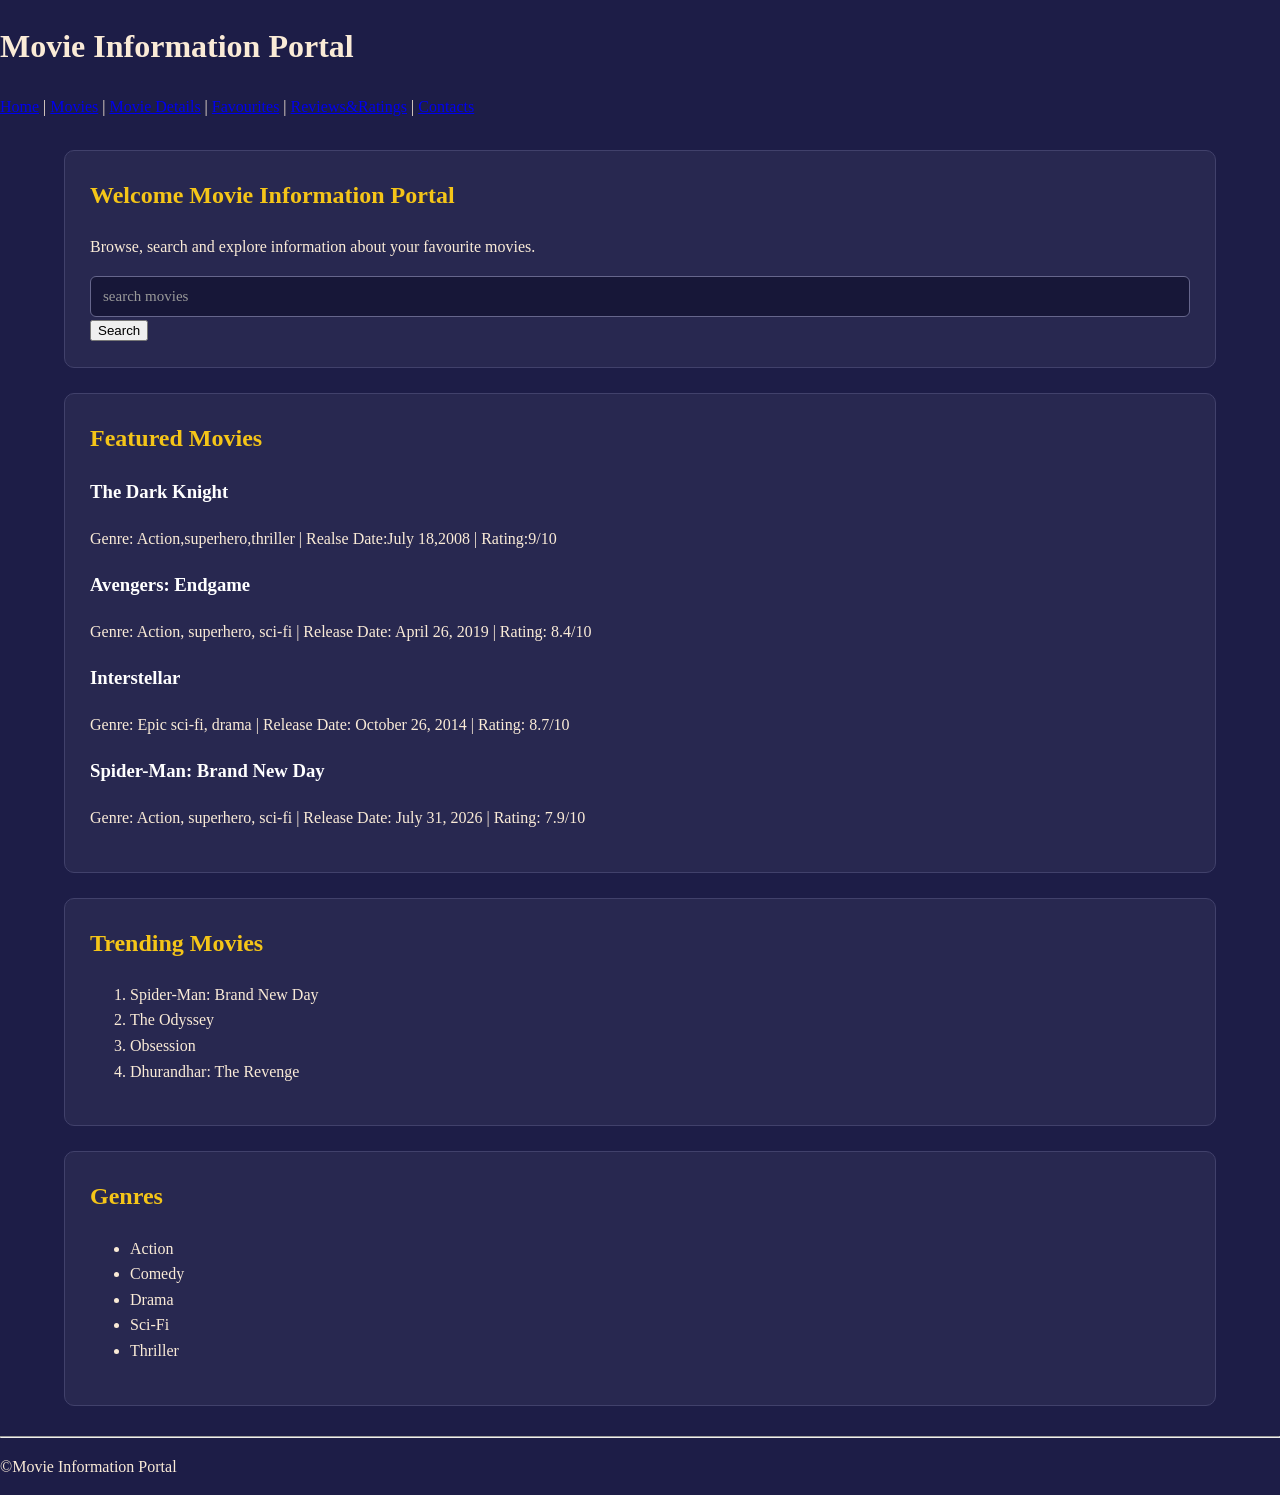
==== index.html @ ade6de0d "Add files via upload" ====
<!DOCTYPE html>
<html lang="en">
<head>
    <meta charset="UTF-8">
    <meta name="viewport" content="width=device-width, initial-scale=1.0">
    <title>Movie Information Portal</title>
    <link rel="stylesheet" href="CSS/style.css">
</head>
<body>
    <header>
       <h1>Movie Information Portal</h1>
       <nav>
            <a href="index.html">Home</a> |
            <a href="movies.html">Movies</a> |
            <a href="movies_details.html">Movie Details</a> |
            <a href="favourites.html">Favourites</a> |
            <a href="reviews_rating.html">Reviews&Ratings</a> |
            <a href="contact.html">Contacts</a>
       </nav>
    </header>

    <main>
        <section>
            <h2>Welcome Movie Information Portal</h2>
            <p>Browse, search and explore information about your favourite movies.</p>
            <form>
                <input type="search" placeholder="search movies">
                <button type="submit">  Search</button>
            </form>
        </section>
        
        <section>
            <h2>Featured Movies</h2>
            <article>
                <h3>The Dark Knight</h3>
                <p>Genre: Action,superhero,thriller | Realse Date:July 18,2008 | Rating:9/10</p>
            </article>
            <article>
                <h3>Avengers: Endgame</h3>
                <p>Genre: Action, superhero, sci-fi | Release Date: April 26, 2019 | Rating: 8.4/10</p>
            </article>
            <article>
                <h3>Interstellar</h3>
                <p>Genre: Epic sci-fi, drama | Release Date: October 26, 2014 | Rating: 8.7/10</p>
            </article>
             <article>
                <h3>Spider-Man: Brand New Day</h3>
                <p>Genre: Action, superhero, sci-fi | Release Date: July 31, 2026 | Rating: 7.9/10</p>
            </article>
        </section>

        <section>
            <h2>Trending Movies</h2>
            <ol>
                <li>Spider-Man: Brand New Day</li>
                <li>The Odyssey</li>
                <li>Obsession</li>
                <li>Dhurandhar: The Revenge</li>
            </ol>
        </section>
    
        <section>
            <h2>Genres</h2>
            <ul>
                <li>Action</li>
                <li>Comedy</li>
                <li>Drama</li>
                <li>Sci-Fi</li>
                <li>Thriller</li>
            </ul>
        </section>
    </main>
    <footer>
        <hr>
        <p>©Movie Information Portal</p>
    </footer>
</body>
</html>
---- CSS/style.css ----
:root {
    --bg-color: #1d1d47;
    --surface-color: #282850;
    --card-color: #1b1b3d;
    --header-color: #11112f;
    --input-color: #171738;
    --border-color: #41416b;
    --border-light: #66668c;
    --accent-color: #f5c518;
    --accent-dark: #d9ad0e;
    --text-color: antiquewhite;
    --text-muted: #bbbbcc;
    --danger-color: #c0392b;
    --radius: 10px;
}

html { scroll-behavior: smooth; }

* { box-sizing: border-box; }

body {
    margin: 0;
    background-color: var(--bg-color);
    font-family: Georgia, 'Times New Roman', Times, serif;
    color: var(--text-color);
    line-height: 1.6;
}


.site-header {
    background-color: var(--header-color);
    border-bottom: 2px solid var(--border-color);
    position: sticky;
    top: 0;
    z-index: 100;
}

.header-inner {
    width: 90%;
    max-width: 1200px;
    margin: 0 auto;
    padding: 14px 0;
    display: flex;
    align-items: center;
    justify-content: space-between;
    gap: 20px;
    flex-wrap: wrap;
}

.logo {
    display: flex;
    align-items: center;
    gap: 12px;
    text-decoration: none;
}

.logo img {
    width: 46px;
    height: 46px;
    object-fit: cover;
    border-radius: 8px;
}

.logo-text {
    font-size: 22px;
    font-weight: bold;
    color: var(--accent-color);
}

.main-nav {
    display: flex;
    flex-wrap: wrap;
    gap: 4px;
}

.main-nav a {
    color: #fff;
    text-decoration: none;
    font-size: 15px;
    padding: 8px 12px;
    border-radius: 6px;
    transition: background-color 0.2s, color 0.2s;
}

.main-nav a:hover { color: var(--accent-color); }

.main-nav a.active {
    background-color: var(--accent-color);
    color: var(--input-color);
    font-weight: bold;
}

main {
    width: 90%;
    max-width: 1200px;
    margin: 30px auto;
    min-height: 60vh;
}

section {
    background-color: var(--surface-color);
    padding: 25px;
    margin-bottom: 25px;
    border-radius: var(--radius);
    border: 1px solid var(--border-color);
}

h2 { color: var(--accent-color); margin-top: 0; }
h3 { color: #fff; }

.section-heading {
    display: flex;
    align-items: baseline;
    justify-content: space-between;
    gap: 15px;
    flex-wrap: wrap;
    margin-bottom: 20px;
}

.section-heading h2 { margin: 0; }

.result-count { color: var(--text-muted); margin: 0; font-size: 15px; }

.link-more { color: var(--accent-color); text-decoration: none; }
.link-more:hover { text-decoration: underline; }


.hero {
    text-align: center;
    padding: 50px 25px;
}

.hero-title { font-size: 32px; margin-bottom: 10px; }
.hero-text { font-size: 17px; color: var(--text-muted); }

.search-form {
    margin-top: 25px;
    display: flex;
    justify-content: center;
    gap: 10px;
    flex-wrap: wrap;
}

.search-form input { width: min(420px, 100%); }

.btn {
    display: inline-block;
    padding: 10px 18px;
    border: none;
    border-radius: 6px;
    cursor: pointer;
    font-family: inherit;
    font-weight: bold;
    font-size: 15px;
    text-decoration: none;
    transition: background-color 0.2s, transform 0.15s;
}

.btn:active { transform: scale(0.97); }

.btn-primary { background-color: var(--accent-color); color: var(--input-color); }
.btn-primary:hover { background-color: var(--accent-dark); }

.btn-secondary { background-color: var(--border-color); color: #fff; }
.btn-secondary:hover { background-color: #55558c; }

.btn-danger { background-color: var(--danger-color); color: #fff; }
.btn-danger:hover { background-color: #a93226; }

.btn-small { padding: 8px 14px; font-size: 14px; }


form { margin-top: 10px; }

.form-group { margin-bottom: 16px; }

.form-group label {
    display: block;
    margin-bottom: 6px;
    font-weight: bold;
    color: var(--accent-color);
}

input, select, textarea {
    width: 100%;
    padding: 11px 12px;
    border: 1px solid var(--border-light);
    border-radius: 6px;
    background-color: var(--input-color);
    color: #fff;
    font-family: inherit;
    font-size: 15px;
}

input::placeholder, textarea::placeholder { color: #999; }

input:focus, select:focus, textarea:focus {
    outline: none;
    border-color: var(--accent-color);
    box-shadow: 0 0 0 2px rgba(245, 197, 24, 0.25);
}

textarea { min-height: 130px; resize: vertical; }

.form-actions { display: flex; gap: 10px; flex-wrap: wrap; margin-top: 8px; }

fieldset {
    border: 1px solid var(--border-color);
    border-radius: var(--radius);
    padding: 22px;
    margin: 0;
}

legend { color: var(--accent-color); padding: 0 10px; }

.form-status { color: var(--accent-color); font-weight: bold; min-height: 1.4em; }

.filter-form {
    display: grid;
    grid-template-columns: 2fr 1fr 1fr auto;
    gap: 16px;
    align-items: end;
}

.filter-form .form-group { margin-bottom: 0; }
.filter-form .form-actions { margin-top: 0; }

.movie-grid {
    display: grid;
    grid-template-columns: repeat(4, 1fr);
    gap: 24px;
}

.movie-grid-compact { grid-template-columns: repeat(3, 1fr); }

.movie-card {
    background-color: var(--card-color);
    border: 1px solid var(--border-color);
    border-radius: var(--radius);
    overflow: hidden;
    display: flex;
    flex-direction: column;
    transition: transform 0.2s, border-color 0.2s, box-shadow 0.2s;
}

.movie-card:hover {
    transform: translateY(-6px);
    border-color: var(--accent-color);
    box-shadow: 0 10px 24px rgba(0, 0, 0, 0.4);
}

.card-poster { display: block; }

.card-poster img {
    width: 100%;
    height: 300px;
    object-fit: cover;
    display: block;
}

.card-body { padding: 16px; display: flex; flex-direction: column; gap: 6px; flex: 1; }

.card-title { margin: 0; color: var(--accent-color); font-size: 18px; }

.card-desc {
    margin: 0;
    font-size: 14px;
    color: var(--text-muted);
    flex: 1;
}

.card-meta { margin: 0; font-size: 13px; color: var(--text-muted); }

.card-rating { margin: 4px 0 8px; font-weight: bold; }

.star { color: var(--accent-color); }

.card-actions { display: flex; gap: 10px; flex-wrap: wrap; margin-top: auto; }

.no-results, .empty-message {
    text-align: center;
    color: var(--text-muted);
    padding: 30px 10px;
}

.empty-message a { color: var(--accent-color); }

.two-col {
    display: grid;
    grid-template-columns: 1fr 1fr;
    gap: 25px;
}

.two-col section { margin-bottom: 0; }

.trending-list { list-style: none; padding: 0; margin: 0; }
.trending-list li {
    display: flex;
    align-items: center;
    gap: 14px;
    padding: 10px 4px;
    border-bottom: 1px solid var(--border-color);
}
.trending-list li:last-child { border-bottom: none; }

.trend-rank {
    background-color: var(--accent-color);
    color: var(--input-color);
    font-weight: bold;
    width: 28px;
    height: 28px;
    border-radius: 50%;
    display: inline-flex;
    align-items: center;
    justify-content: center;
    flex-shrink: 0;
}

.genre-list { list-style: none; padding: 0; margin: 0; display: flex; flex-wrap: wrap; gap: 10px; }

.genre-chip {
    display: inline-block;
    padding: 8px 18px;
    background-color: var(--card-color);
    border: 1px solid var(--border-light);
    border-radius: 20px;
    color: #fff;
    text-decoration: none;
    transition: all 0.2s;
}
.genre-chip:hover {
    background-color: var(--accent-color);
    color: var(--input-color);
    border-color: var(--accent-color);
}

.breadcrumb { margin-bottom: 18px; font-size: 14px; }
.breadcrumb a { color: var(--text-muted); text-decoration: none; }
.breadcrumb a:hover { color: var(--accent-color); }
.breadcrumb span { margin: 0 6px; color: var(--text-muted); }
.breadcrumb .current { color: var(--accent-color); }

.movie-details {
    display: flex;
    gap: 35px;
    background-color: var(--surface-color);
    border: 1px solid var(--border-color);
    border-radius: var(--radius);
    padding: 30px;
    margin-bottom: 25px;
}

.movie-poster { width: 280px; min-width: 280px; }
.movie-poster img {
    width: 100%;
    height: 400px;
    object-fit: cover;
    border-radius: 8px;
    border: 2px solid var(--border-color);
}

.movie-info { flex: 1; }
.movie-info h2 { font-size: 30px; margin: 0 0 6px; }
.details-rating { font-weight: bold; }

.details-list { margin: 18px 0; }
.details-row { display: flex; gap: 14px; padding: 8px 0; border-bottom: 1px solid var(--border-color); }
.details-row dt { min-width: 120px; font-weight: bold; color: var(--accent-color); }
.details-row dd { margin: 0; }

.movie-info h3 { color: var(--accent-color); margin-top: 22px; }
.details-actions { display: flex; gap: 12px; flex-wrap: wrap; margin-top: 22px; }

.related-movies h2 { margin-bottom: 20px; }

/*Reviews Page*/

.review-layout {
    display: grid;
    grid-template-columns: 380px 1fr;
    gap: 25px;
    align-items: start;
}

.review-layout section { margin-bottom: 0; }

.review-item {
    background-color: var(--card-color);
    border: 1px solid var(--border-color);
    border-left: 4px solid var(--accent-color);
    border-radius: 8px;
    padding: 16px 18px;
    margin-bottom: 14px;
}

.review-header {
    display: flex;
    justify-content: space-between;
    align-items: center;
    gap: 10px;
    flex-wrap: wrap;
}

.review-author { margin: 0; font-weight: bold; color: var(--accent-color); }
.review-stars { margin: 0; letter-spacing: 2px; color: var(--accent-color); }
.review-movie { margin: 6px 0 0; font-size: 13px; color: var(--text-muted); }
.review-text-body { margin: 8px 0 0; }

/*Contact Page*/
.contact-layout {
    display: grid;
    grid-template-columns: 1.6fr 1fr;
    gap: 25px;
    align-items: start;
}

.contact-layout section, .contact-layout aside {
    background-color: var(--surface-color);
    border: 1px solid var(--border-color);
    border-radius: var(--radius);
    padding: 25px;
    margin: 0;
}

.contact-info-card h3 { color: var(--accent-color); margin-top: 0; }
.contact-info-card h3 + h3 { margin-top: 24px; }

.info-list { list-style: none; padding: 0; margin: 0 0 10px; }
.info-list li { padding: 6px 0; }
.info-list a { color: var(--accent-color); text-decoration: none; }
.info-list a:hover { text-decoration: underline; }


.site-footer {
    background-color: var(--header-color);
    border-top: 1px solid var(--border-color);
    padding: 28px 20px;
    margin-top: 40px;
    text-align: center;
}

.footer-inner { width: 90%; max-width: 1200px; margin: 0 auto; }
.footer-brand { color: var(--accent-color); font-weight: bold; font-size: 18px; margin: 0 0 10px; }

.footer-nav { display: flex; justify-content: center; flex-wrap: wrap; gap: 6px 18px; margin-bottom: 14px; }
.footer-nav a { color: var(--text-muted); text-decoration: none; font-size: 14px; }
.footer-nav a:hover { color: var(--accent-color); }

.footer-copy { color: var(--text-muted); font-size: 13px; margin: 0; }


@media (max-width: 1024px) {
    .movie-grid { grid-template-columns: repeat(2, 1fr); }
    .movie-grid-compact { grid-template-columns: repeat(3, 1fr); }

    .filter-form { grid-template-columns: 1fr 1fr; }
    .filter-form .form-actions { grid-column: 1 / -1; }

    .review-layout { grid-template-columns: 1fr; }
    .contact-layout { grid-template-columns: 1fr; }

    .logo-text { font-size: 19px; }
}

/* ==========================================
   MOBILE  (max-width: 700px)
   ========================================== */

@media (max-width: 700px) {
    main { width: 94%; margin: 20px auto; }
    section { padding: 18px; }

    .header-inner { justify-content: center; }
    .main-nav { justify-content: center; }
    .main-nav a { font-size: 14px; padding: 7px 9px; }

    .hero { padding: 32px 16px; }
    .hero-title { font-size: 25px; }

    .movie-grid, .movie-grid-compact { grid-template-columns: 1fr; }
    .movie-card { max-width: 340px; margin: 0 auto; width: 100%; }

    .two-col { grid-template-columns: 1fr; gap: 0; }

    .filter-form { grid-template-columns: 1fr; }

    .movie-details { flex-direction: column; padding: 20px; gap: 20px; }
    .movie-poster { width: 220px; min-width: 220px; margin: 0 auto; }
    .movie-poster img { height: 320px; }
    .movie-info h2 { font-size: 25px; }
    .details-row { flex-direction: column; gap: 2px; }

    .card-actions .btn { flex: 1; text-align: center; }
    .form-actions .btn { flex: 1; }
}
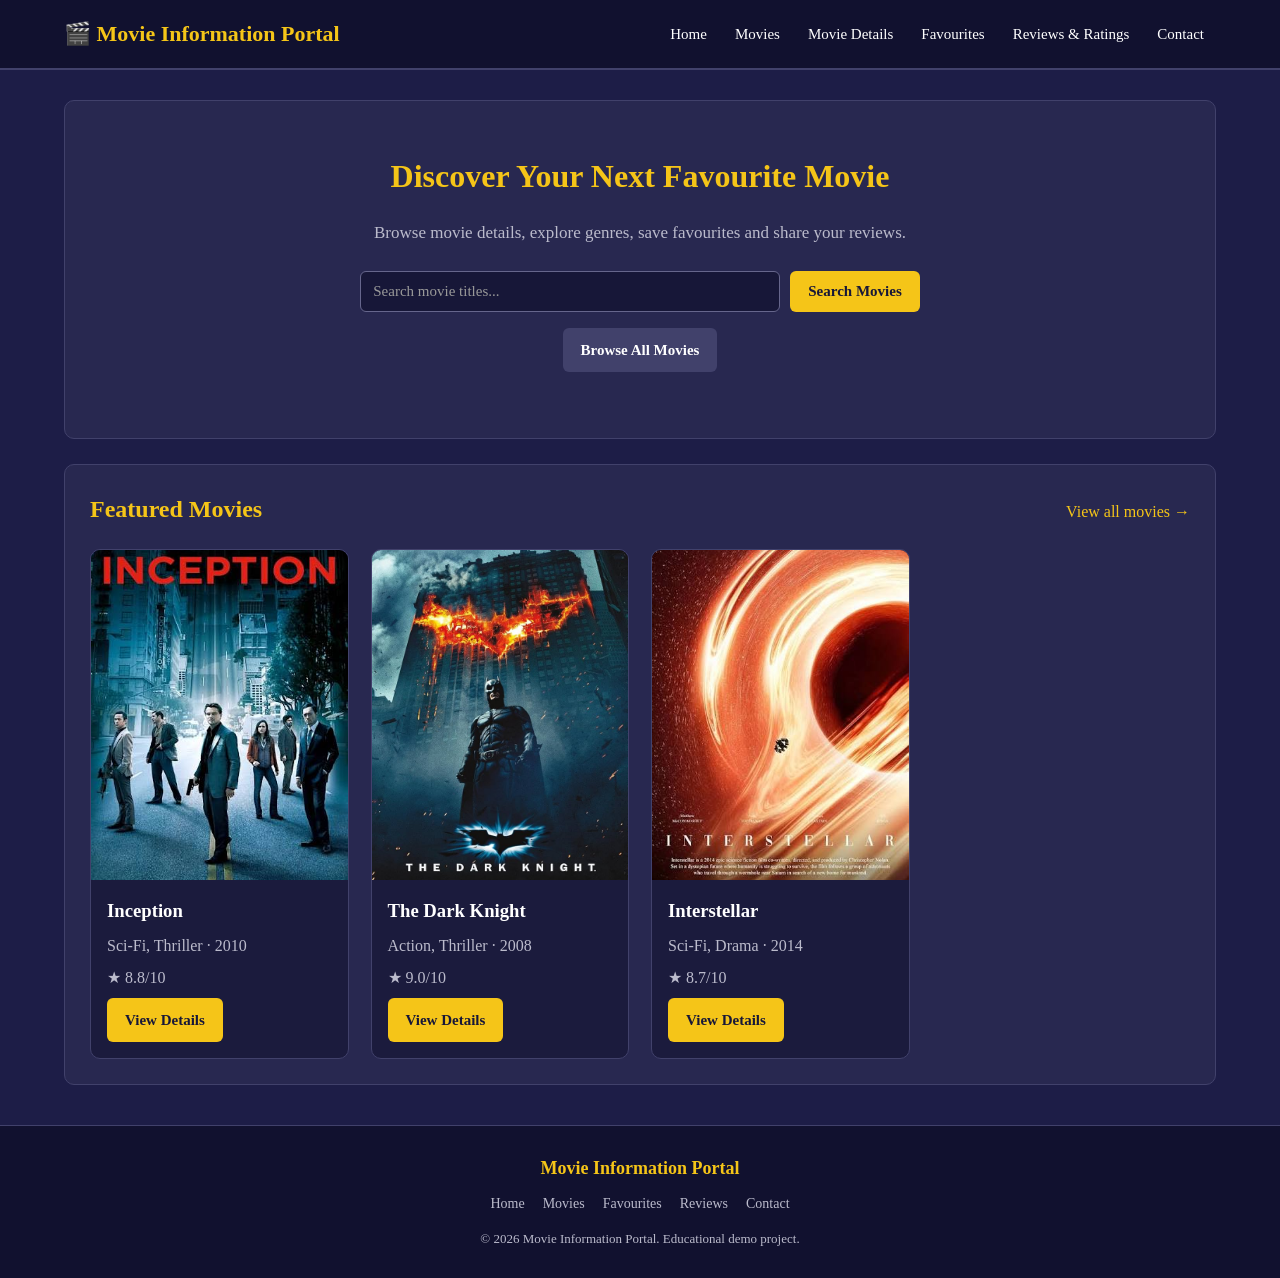
==== commit 94ae51b1: "New" ====
--- a/index.html
+++ b/index.html
@@ -1,78 +1,124 @@
-<!DOCTYPE html>
-<html lang="en">
-<head>
-    <meta charset="UTF-8">
-    <meta name="viewport" content="width=device-width, initial-scale=1.0">
-    <title>Movie Information Portal</title>
-    <link rel="stylesheet" href="CSS/style.css">
-</head>
-<body>
-    <header>
-       <h1>Movie Information Portal</h1>
-       <nav>
-            <a href="index.html">Home</a> |
-            <a href="movies.html">Movies</a> |
-            <a href="movies_details.html">Movie Details</a> |
-            <a href="favourites.html">Favourites</a> |
-            <a href="reviews_rating.html">Reviews&Ratings</a> |
-            <a href="contact.html">Contacts</a>
-       </nav>
-    </header>
-
-    <main>
-        <section>
-            <h2>Welcome Movie Information Portal</h2>
-            <p>Browse, search and explore information about your favourite movies.</p>
-            <form>
-                <input type="search" placeholder="search movies">
-                <button type="submit">  Search</button>
-            </form>
-        </section>
-        
-        <section>
-            <h2>Featured Movies</h2>
-            <article>
-                <h3>The Dark Knight</h3>
-                <p>Genre: Action,superhero,thriller | Realse Date:July 18,2008 | Rating:9/10</p>
-            </article>
-            <article>
-                <h3>Avengers: Endgame</h3>
-                <p>Genre: Action, superhero, sci-fi | Release Date: April 26, 2019 | Rating: 8.4/10</p>
-            </article>
-            <article>
-                <h3>Interstellar</h3>
-                <p>Genre: Epic sci-fi, drama | Release Date: October 26, 2014 | Rating: 8.7/10</p>
-            </article>
-             <article>
-                <h3>Spider-Man: Brand New Day</h3>
-                <p>Genre: Action, superhero, sci-fi | Release Date: July 31, 2026 | Rating: 7.9/10</p>
-            </article>
-        </section>
-
-        <section>
-            <h2>Trending Movies</h2>
-            <ol>
-                <li>Spider-Man: Brand New Day</li>
-                <li>The Odyssey</li>
-                <li>Obsession</li>
-                <li>Dhurandhar: The Revenge</li>
-            </ol>
-        </section>
-    
-        <section>
-            <h2>Genres</h2>
-            <ul>
-                <li>Action</li>
-                <li>Comedy</li>
-                <li>Drama</li>
-                <li>Sci-Fi</li>
-                <li>Thriller</li>
-            </ul>
-        </section>
-    </main>
-    <footer>
-        <hr>
-        <p>©Movie Information Portal</p>
-    </footer>
-</body>
-</html>+<!doctype html>
+<html lang="en">
+  <head>
+    <meta charset="UTF-8" />
+    <meta name="viewport" content="width=device-width, initial-scale=1.0" />
+    <meta
+      name="description"
+      content="Browse movie information, ratings, favourites and reviews."
+    />
+    <title>Home | Movie Information Portal</title>
+    <link rel="stylesheet" href="CSS/style.css" />
+  </head>
+  <body data-page="home">
+    <header class="site-header">
+      <div class="header-inner">
+        <a class="logo" href="index.html"
+          ><span class="logo-text">🎬 Movie Information Portal</span></a
+        >
+        <nav class="main-nav">
+          <a href="index.html">Home</a><a href="movies.html">Movies</a
+          ><a href="movies_details.html">Movie Details</a
+          ><a href="favourites.html">Favourites</a
+          ><a href="reviews_rating.html">Reviews &amp; Ratings</a
+          ><a href="contact.html">Contact</a>
+        </nav>
+      </div>
+    </header>
+    <main>
+      <section class="hero">
+        <h2 class="hero-title">Discover Your Next Favourite Movie</h2>
+        <p class="hero-text">
+          Browse movie details, explore genres, save favourites and share your
+          reviews.
+        </p>
+        <form class="search-form" data-search-form>
+          <input
+            type="search"
+            placeholder="Search movie titles..."
+            aria-label="Search movie titles"
+          /><button class="btn btn-primary">Search Movies</button>
+        </form>
+        <p>
+          <a class="btn btn-secondary" href="movies.html">Browse All Movies</a>
+        </p>
+      </section>
+      <section>
+        <div class="section-heading">
+          <h2>Featured Movies</h2>
+          <a class="link-more" href="movies.html">View all movies →</a>
+        </div>
+        <div class="movie-grid">
+          <article class="movie-card">
+            <img
+              class="poster-img"
+              src="assets/inception.jfif"
+              alt="Inception poster"
+            />
+            <div class="movie-card-content">
+              <h3>Inception</h3>
+              <p>Sci-Fi, Thriller · 2010</p>
+              <p>★ 8.8/10</p>
+              <a class="btn btn-primary" href="movies_details.html?id=inception"
+                >View Details</a
+              >
+            </div>
+          </article>
+          <article class="movie-card">
+            <img
+              class="poster-img"
+              src="assets/darknight.jpg"
+              alt="The Dark Knight poster"
+            />
+            <div class="movie-card-content">
+              <h3>The Dark Knight</h3>
+              <p>Action, Thriller · 2008</p>
+              <p>★ 9.0/10</p>
+              <a
+                class="btn btn-primary"
+                href="movies_details.html?id=dark-knight"
+                >View Details</a
+              >
+            </div>
+          </article>
+          <article class="movie-card">
+            <img
+              class="poster-img"
+              src="assets/Interstellar.jfif"
+              alt="Interstellar poster"
+            />
+            <div class="movie-card-content">
+              <h3>Interstellar</h3>
+              <p>Sci-Fi, Drama · 2014</p>
+              <p>★ 8.7/10</p>
+              <a
+                class="btn btn-primary"
+                href="movies_details.html?id=interstellar"
+                >View Details</a
+              >
+            </div>
+          </article>
+        </div>
+      </section>
+    </main>
+    <footer class="site-footer">
+      <div class="footer-inner">
+        <p class="footer-brand">Movie Information Portal</p>
+        <nav class="footer-nav">
+          <a href="index.html">Home</a><a href="movies.html">Movies</a
+          ><a href="favourites.html">Favourites</a
+          ><a href="reviews_rating.html">Reviews</a
+          ><a href="contact.html">Contact</a>
+        </nav>
+        <p class="footer-copy">
+          &copy; 2026 Movie Information Portal. Educational demo project.
+        </p>
+      </div>
+    </footer>
+
+    <script src="https://code.jquery.com/jquery-3.7.1.min.js"></script>
+    <script src="movies.js"></script>
+    <script src="script.js"></script>
+    <script src="jquery.js"></script>
+  </body>
+</html>
--- a/CSS/style.css
+++ b/CSS/style.css
@@ -1,496 +1,409 @@
-
-:root {
-    --bg-color: #1d1d47;
-    --surface-color: #282850;
-    --card-color: #1b1b3d;
-    --header-color: #11112f;
-    --input-color: #171738;
-    --border-color: #41416b;
-    --border-light: #66668c;
-    --accent-color: #f5c518;
-    --accent-dark: #d9ad0e;
-    --text-color: antiquewhite;
-    --text-muted: #bbbbcc;
-    --danger-color: #c0392b;
-    --radius: 10px;
-}
-
-html { scroll-behavior: smooth; }
-
-* { box-sizing: border-box; }
-
-body {
-    margin: 0;
-    background-color: var(--bg-color);
-    font-family: Georgia, 'Times New Roman', Times, serif;
-    color: var(--text-color);
-    line-height: 1.6;
-}
-
-
-.site-header {
-    background-color: var(--header-color);
-    border-bottom: 2px solid var(--border-color);
-    position: sticky;
-    top: 0;
-    z-index: 100;
-}
-
-.header-inner {
-    width: 90%;
-    max-width: 1200px;
-    margin: 0 auto;
-    padding: 14px 0;
-    display: flex;
-    align-items: center;
-    justify-content: space-between;
-    gap: 20px;
-    flex-wrap: wrap;
-}
-
-.logo {
-    display: flex;
-    align-items: center;
-    gap: 12px;
-    text-decoration: none;
-}
-
-.logo img {
-    width: 46px;
-    height: 46px;
-    object-fit: cover;
-    border-radius: 8px;
-}
-
-.logo-text {
-    font-size: 22px;
-    font-weight: bold;
-    color: var(--accent-color);
-}
-
-.main-nav {
-    display: flex;
-    flex-wrap: wrap;
-    gap: 4px;
-}
-
-.main-nav a {
-    color: #fff;
-    text-decoration: none;
-    font-size: 15px;
-    padding: 8px 12px;
-    border-radius: 6px;
-    transition: background-color 0.2s, color 0.2s;
-}
-
-.main-nav a:hover { color: var(--accent-color); }
-
-.main-nav a.active {
-    background-color: var(--accent-color);
-    color: var(--input-color);
-    font-weight: bold;
-}
-
-main {
-    width: 90%;
-    max-width: 1200px;
-    margin: 30px auto;
-    min-height: 60vh;
-}
-
-section {
-    background-color: var(--surface-color);
-    padding: 25px;
-    margin-bottom: 25px;
-    border-radius: var(--radius);
-    border: 1px solid var(--border-color);
-}
-
-h2 { color: var(--accent-color); margin-top: 0; }
-h3 { color: #fff; }
-
-.section-heading {
-    display: flex;
-    align-items: baseline;
-    justify-content: space-between;
-    gap: 15px;
-    flex-wrap: wrap;
-    margin-bottom: 20px;
-}
-
-.section-heading h2 { margin: 0; }
-
-.result-count { color: var(--text-muted); margin: 0; font-size: 15px; }
-
-.link-more { color: var(--accent-color); text-decoration: none; }
-.link-more:hover { text-decoration: underline; }
-
-
-.hero {
-    text-align: center;
-    padding: 50px 25px;
-}
-
-.hero-title { font-size: 32px; margin-bottom: 10px; }
-.hero-text { font-size: 17px; color: var(--text-muted); }
-
-.search-form {
-    margin-top: 25px;
-    display: flex;
-    justify-content: center;
-    gap: 10px;
-    flex-wrap: wrap;
-}
-
-.search-form input { width: min(420px, 100%); }
-
-.btn {
-    display: inline-block;
-    padding: 10px 18px;
-    border: none;
-    border-radius: 6px;
-    cursor: pointer;
-    font-family: inherit;
-    font-weight: bold;
-    font-size: 15px;
-    text-decoration: none;
-    transition: background-color 0.2s, transform 0.15s;
-}
-
-.btn:active { transform: scale(0.97); }
-
-.btn-primary { background-color: var(--accent-color); color: var(--input-color); }
-.btn-primary:hover { background-color: var(--accent-dark); }
-
-.btn-secondary { background-color: var(--border-color); color: #fff; }
-.btn-secondary:hover { background-color: #55558c; }
-
-.btn-danger { background-color: var(--danger-color); color: #fff; }
-.btn-danger:hover { background-color: #a93226; }
-
-.btn-small { padding: 8px 14px; font-size: 14px; }
-
-
-form { margin-top: 10px; }
-
-.form-group { margin-bottom: 16px; }
-
-.form-group label {
-    display: block;
-    margin-bottom: 6px;
-    font-weight: bold;
-    color: var(--accent-color);
-}
-
-input, select, textarea {
-    width: 100%;
-    padding: 11px 12px;
-    border: 1px solid var(--border-light);
-    border-radius: 6px;
-    background-color: var(--input-color);
-    color: #fff;
-    font-family: inherit;
-    font-size: 15px;
-}
-
-input::placeholder, textarea::placeholder { color: #999; }
-
-input:focus, select:focus, textarea:focus {
-    outline: none;
-    border-color: var(--accent-color);
-    box-shadow: 0 0 0 2px rgba(245, 197, 24, 0.25);
-}
-
-textarea { min-height: 130px; resize: vertical; }
-
-.form-actions { display: flex; gap: 10px; flex-wrap: wrap; margin-top: 8px; }
-
-fieldset {
-    border: 1px solid var(--border-color);
-    border-radius: var(--radius);
-    padding: 22px;
-    margin: 0;
-}
-
-legend { color: var(--accent-color); padding: 0 10px; }
-
-.form-status { color: var(--accent-color); font-weight: bold; min-height: 1.4em; }
-
-.filter-form {
-    display: grid;
-    grid-template-columns: 2fr 1fr 1fr auto;
-    gap: 16px;
-    align-items: end;
-}
-
-.filter-form .form-group { margin-bottom: 0; }
-.filter-form .form-actions { margin-top: 0; }
-
-.movie-grid {
-    display: grid;
-    grid-template-columns: repeat(4, 1fr);
-    gap: 24px;
-}
-
-.movie-grid-compact { grid-template-columns: repeat(3, 1fr); }
-
-.movie-card {
-    background-color: var(--card-color);
-    border: 1px solid var(--border-color);
-    border-radius: var(--radius);
-    overflow: hidden;
-    display: flex;
-    flex-direction: column;
-    transition: transform 0.2s, border-color 0.2s, box-shadow 0.2s;
-}
-
-.movie-card:hover {
-    transform: translateY(-6px);
-    border-color: var(--accent-color);
-    box-shadow: 0 10px 24px rgba(0, 0, 0, 0.4);
-}
-
-.card-poster { display: block; }
-
-.card-poster img {
-    width: 100%;
-    height: 300px;
-    object-fit: cover;
-    display: block;
-}
-
-.card-body { padding: 16px; display: flex; flex-direction: column; gap: 6px; flex: 1; }
-
-.card-title { margin: 0; color: var(--accent-color); font-size: 18px; }
-
-.card-desc {
-    margin: 0;
-    font-size: 14px;
-    color: var(--text-muted);
-    flex: 1;
-}
-
-.card-meta { margin: 0; font-size: 13px; color: var(--text-muted); }
-
-.card-rating { margin: 4px 0 8px; font-weight: bold; }
-
-.star { color: var(--accent-color); }
-
-.card-actions { display: flex; gap: 10px; flex-wrap: wrap; margin-top: auto; }
-
-.no-results, .empty-message {
-    text-align: center;
-    color: var(--text-muted);
-    padding: 30px 10px;
-}
-
-.empty-message a { color: var(--accent-color); }
-
-.two-col {
-    display: grid;
-    grid-template-columns: 1fr 1fr;
-    gap: 25px;
-}
-
-.two-col section { margin-bottom: 0; }
-
-.trending-list { list-style: none; padding: 0; margin: 0; }
-.trending-list li {
-    display: flex;
-    align-items: center;
-    gap: 14px;
-    padding: 10px 4px;
-    border-bottom: 1px solid var(--border-color);
-}
-.trending-list li:last-child { border-bottom: none; }
-
-.trend-rank {
-    background-color: var(--accent-color);
-    color: var(--input-color);
-    font-weight: bold;
-    width: 28px;
-    height: 28px;
-    border-radius: 50%;
-    display: inline-flex;
-    align-items: center;
-    justify-content: center;
-    flex-shrink: 0;
-}
-
-.genre-list { list-style: none; padding: 0; margin: 0; display: flex; flex-wrap: wrap; gap: 10px; }
-
-.genre-chip {
-    display: inline-block;
-    padding: 8px 18px;
-    background-color: var(--card-color);
-    border: 1px solid var(--border-light);
-    border-radius: 20px;
-    color: #fff;
-    text-decoration: none;
-    transition: all 0.2s;
-}
-.genre-chip:hover {
-    background-color: var(--accent-color);
-    color: var(--input-color);
-    border-color: var(--accent-color);
-}
-
-.breadcrumb { margin-bottom: 18px; font-size: 14px; }
-.breadcrumb a { color: var(--text-muted); text-decoration: none; }
-.breadcrumb a:hover { color: var(--accent-color); }
-.breadcrumb span { margin: 0 6px; color: var(--text-muted); }
-.breadcrumb .current { color: var(--accent-color); }
-
-.movie-details {
-    display: flex;
-    gap: 35px;
-    background-color: var(--surface-color);
-    border: 1px solid var(--border-color);
-    border-radius: var(--radius);
-    padding: 30px;
-    margin-bottom: 25px;
-}
-
-.movie-poster { width: 280px; min-width: 280px; }
-.movie-poster img {
-    width: 100%;
-    height: 400px;
-    object-fit: cover;
-    border-radius: 8px;
-    border: 2px solid var(--border-color);
-}
-
-.movie-info { flex: 1; }
-.movie-info h2 { font-size: 30px; margin: 0 0 6px; }
-.details-rating { font-weight: bold; }
-
-.details-list { margin: 18px 0; }
-.details-row { display: flex; gap: 14px; padding: 8px 0; border-bottom: 1px solid var(--border-color); }
-.details-row dt { min-width: 120px; font-weight: bold; color: var(--accent-color); }
-.details-row dd { margin: 0; }
-
-.movie-info h3 { color: var(--accent-color); margin-top: 22px; }
-.details-actions { display: flex; gap: 12px; flex-wrap: wrap; margin-top: 22px; }
-
-.related-movies h2 { margin-bottom: 20px; }
-
-/*Reviews Page*/
-
-.review-layout {
-    display: grid;
-    grid-template-columns: 380px 1fr;
-    gap: 25px;
-    align-items: start;
-}
-
-.review-layout section { margin-bottom: 0; }
-
-.review-item {
-    background-color: var(--card-color);
-    border: 1px solid var(--border-color);
-    border-left: 4px solid var(--accent-color);
-    border-radius: 8px;
-    padding: 16px 18px;
-    margin-bottom: 14px;
-}
-
-.review-header {
-    display: flex;
-    justify-content: space-between;
-    align-items: center;
-    gap: 10px;
-    flex-wrap: wrap;
-}
-
-.review-author { margin: 0; font-weight: bold; color: var(--accent-color); }
-.review-stars { margin: 0; letter-spacing: 2px; color: var(--accent-color); }
-.review-movie { margin: 6px 0 0; font-size: 13px; color: var(--text-muted); }
-.review-text-body { margin: 8px 0 0; }
-
-/*Contact Page*/
-.contact-layout {
-    display: grid;
-    grid-template-columns: 1.6fr 1fr;
-    gap: 25px;
-    align-items: start;
-}
-
-.contact-layout section, .contact-layout aside {
-    background-color: var(--surface-color);
-    border: 1px solid var(--border-color);
-    border-radius: var(--radius);
-    padding: 25px;
-    margin: 0;
-}
-
-.contact-info-card h3 { color: var(--accent-color); margin-top: 0; }
-.contact-info-card h3 + h3 { margin-top: 24px; }
-
-.info-list { list-style: none; padding: 0; margin: 0 0 10px; }
-.info-list li { padding: 6px 0; }
-.info-list a { color: var(--accent-color); text-decoration: none; }
-.info-list a:hover { text-decoration: underline; }
-
-
-.site-footer {
-    background-color: var(--header-color);
-    border-top: 1px solid var(--border-color);
-    padding: 28px 20px;
-    margin-top: 40px;
-    text-align: center;
-}
-
-.footer-inner { width: 90%; max-width: 1200px; margin: 0 auto; }
-.footer-brand { color: var(--accent-color); font-weight: bold; font-size: 18px; margin: 0 0 10px; }
-
-.footer-nav { display: flex; justify-content: center; flex-wrap: wrap; gap: 6px 18px; margin-bottom: 14px; }
-.footer-nav a { color: var(--text-muted); text-decoration: none; font-size: 14px; }
-.footer-nav a:hover { color: var(--accent-color); }
-
-.footer-copy { color: var(--text-muted); font-size: 13px; margin: 0; }
-
-
-@media (max-width: 1024px) {
-    .movie-grid { grid-template-columns: repeat(2, 1fr); }
-    .movie-grid-compact { grid-template-columns: repeat(3, 1fr); }
-
-    .filter-form { grid-template-columns: 1fr 1fr; }
-    .filter-form .form-actions { grid-column: 1 / -1; }
-
-    .review-layout { grid-template-columns: 1fr; }
-    .contact-layout { grid-template-columns: 1fr; }
-
-    .logo-text { font-size: 19px; }
-}
-
-/* ==========================================
-   MOBILE  (max-width: 700px)
-   ========================================== */
-
-@media (max-width: 700px) {
-    main { width: 94%; margin: 20px auto; }
-    section { padding: 18px; }
-
-    .header-inner { justify-content: center; }
-    .main-nav { justify-content: center; }
-    .main-nav a { font-size: 14px; padding: 7px 9px; }
-
-    .hero { padding: 32px 16px; }
-    .hero-title { font-size: 25px; }
-
-    .movie-grid, .movie-grid-compact { grid-template-columns: 1fr; }
-    .movie-card { max-width: 340px; margin: 0 auto; width: 100%; }
-
-    .two-col { grid-template-columns: 1fr; gap: 0; }
-
-    .filter-form { grid-template-columns: 1fr; }
-
-    .movie-details { flex-direction: column; padding: 20px; gap: 20px; }
-    .movie-poster { width: 220px; min-width: 220px; margin: 0 auto; }
-    .movie-poster img { height: 320px; }
-    .movie-info h2 { font-size: 25px; }
-    .details-row { flex-direction: column; gap: 2px; }
-
-    .card-actions .btn { flex: 1; text-align: center; }
-    .form-actions .btn { flex: 1; }
-}+:root {
+    --bg-color: #1d1d47;
+    --surface-color: #282850;
+    --card-color: #1b1b3d;
+    --header-color: #11112f;
+    --input-color: #171738;
+    --border-color: #41416b;
+    --border-light: #66668c;
+    --accent-color: #f5c518;
+    --accent-dark: #d9ad0e;
+    --text-color: antiquewhite;
+    --text-muted: #bbbbcc;
+    --radius: 10px;
+}
+
+html { scroll-behavior: smooth; }
+
+* { box-sizing: border-box; }
+
+body {
+    margin: 0;
+    background-color: var(--bg-color);
+    font-family: Georgia, 'Times New Roman', Times, serif;
+    color: var(--text-color);
+    line-height: 1.6;
+}
+
+
+.site-header {
+    background-color: var(--header-color);
+    border-bottom: 2px solid var(--border-color);
+    position: sticky;
+    top: 0;
+    z-index: 100;
+}
+
+.header-inner {
+    width: 90%;
+    max-width: 1200px;
+    margin: 0 auto;
+    padding: 14px 0;
+    display: flex;
+    align-items: center;
+    justify-content: space-between;
+    gap: 20px;
+    flex-wrap: wrap;
+}
+
+.logo {
+    display: flex;
+    align-items: center;
+    gap: 12px;
+    text-decoration: none;
+}
+
+.logo-text {
+    font-size: 22px;
+    font-weight: bold;
+    color: var(--accent-color);
+}
+
+.main-nav {
+    display: flex;
+    flex-wrap: wrap;
+    gap: 4px;
+}
+
+.main-nav a {
+    color: #fff;
+    text-decoration: none;
+    font-size: 15px;
+    padding: 8px 12px;
+    border-radius: 6px;
+    transition: background-color 0.2s, color 0.2s;
+}
+
+.main-nav a:hover { color: var(--accent-color); }
+
+main {
+    width: 90%;
+    max-width: 1200px;
+    margin: 30px auto;
+    min-height: 60vh;
+}
+
+section {
+    background-color: var(--surface-color);
+    padding: 25px;
+    margin-bottom: 25px;
+    border-radius: var(--radius);
+    border: 1px solid var(--border-color);
+}
+
+h2 { color: var(--accent-color); margin-top: 0; }
+h3 { color: #fff; }
+
+.section-heading {
+    display: flex;
+    align-items: baseline;
+    justify-content: space-between;
+    gap: 15px;
+    flex-wrap: wrap;
+    margin-bottom: 20px;
+}
+
+.section-heading h2 { margin: 0; }
+
+
+.link-more { color: var(--accent-color); text-decoration: none; }
+.link-more:hover { text-decoration: underline; }
+
+
+.hero {
+    text-align: center;
+    padding: 50px 25px;
+}
+
+.hero-title { font-size: 32px; margin-bottom: 10px; }
+.hero-text { font-size: 17px; color: var(--text-muted); }
+
+.search-form {
+    margin-top: 25px;
+    display: flex;
+    justify-content: center;
+    gap: 10px;
+    flex-wrap: wrap;
+}
+
+.search-form input { width: min(420px, 100%); }
+
+.btn {
+    display: inline-block;
+    padding: 10px 18px;
+    border: none;
+    border-radius: 6px;
+    cursor: pointer;
+    font-family: inherit;
+    font-weight: bold;
+    font-size: 15px;
+    text-decoration: none;
+    transition: background-color 0.2s, transform 0.15s;
+}
+
+.btn:active { transform: scale(0.97); }
+
+.btn-primary { background-color: var(--accent-color); color: var(--input-color); }
+.btn-primary:hover { background-color: var(--accent-dark); }
+
+.btn-secondary { background-color: var(--border-color); color: #fff; }
+.btn-secondary:hover { background-color: #55558c; }
+
+form { margin-top: 10px; }
+
+.form-group { margin-bottom: 16px; }
+
+.form-group label {
+    display: block;
+    margin-bottom: 6px;
+    font-weight: bold;
+    color: var(--accent-color);
+}
+
+input, select, textarea {
+    width: 100%;
+    padding: 11px 12px;
+    border: 1px solid var(--border-light);
+    border-radius: 6px;
+    background-color: var(--input-color);
+    color: #fff;
+    font-family: inherit;
+    font-size: 15px;
+}
+
+input::placeholder, textarea::placeholder { color: #999; }
+
+input:focus, select:focus, textarea:focus {
+    outline: none;
+    border-color: var(--accent-color);
+    box-shadow: 0 0 0 2px rgba(245, 197, 24, 0.25);
+}
+
+textarea { min-height: 130px; resize: vertical; }
+
+.form-actions { display: flex; gap: 10px; flex-wrap: wrap; margin-top: 8px; }
+
+fieldset {
+    border: 1px solid var(--border-color);
+    border-radius: var(--radius);
+    padding: 22px;
+    margin: 0;
+}
+
+legend { color: var(--accent-color); padding: 0 10px; }
+
+.form-status { color: var(--accent-color); font-weight: bold; min-height: 1.4em; }
+
+.filter-form {
+    display: grid;
+    grid-template-columns: 2fr 1fr 1fr auto;
+    gap: 16px;
+    align-items: end;
+}
+
+.filter-form .form-group { margin-bottom: 0; }
+.filter-form .form-actions { margin-top: 0; }
+
+.movie-card:hover {
+    transform: translateY(-6px);
+    border-color: var(--accent-color);
+    box-shadow: 0 10px 24px rgba(0, 0, 0, 0.4);
+}
+
+.movie-details {
+    display: flex;
+    gap: 35px;
+    background-color: var(--surface-color);
+    border: 1px solid var(--border-color);
+    border-radius: var(--radius);
+    padding: 30px;
+    margin-bottom: 25px;
+}
+
+.movie-poster { width: 280px; min-width: 280px; }
+.movie-poster img {
+    width: 100%;
+    height: 400px;
+    object-fit: cover;
+    border-radius: 8px;
+    border: 2px solid var(--border-color);
+}
+
+.movie-info { flex: 1; }
+.movie-info h2 { font-size: 30px; margin: 0 0 6px; }
+.movie-info h3 { color: var(--accent-color); margin-top: 22px; }
+.details-actions { display: flex; gap: 12px; flex-wrap: wrap; margin-top: 22px; }
+
+.related-movies h2 { margin-bottom: 20px; }
+
+/*Reviews Page*/
+
+.review-layout {
+    display: grid;
+    grid-template-columns: 380px 1fr;
+    gap: 25px;
+    align-items: start;
+}
+
+.review-layout section { margin-bottom: 0; }
+
+.review-item {
+    background-color: var(--card-color);
+    border: 1px solid var(--border-color);
+    border-left: 4px solid var(--accent-color);
+    border-radius: 8px;
+    padding: 16px 18px;
+    margin-bottom: 14px;
+}
+
+.review-header {
+    display: flex;
+    justify-content: space-between;
+    align-items: center;
+    gap: 10px;
+    flex-wrap: wrap;
+}
+
+.review-author { margin: 0; font-weight: bold; color: var(--accent-color); }
+.review-stars { margin: 0; letter-spacing: 2px; color: var(--accent-color); }
+.review-movie { margin: 6px 0 0; font-size: 13px; color: var(--text-muted); }
+.review-text-body { margin: 8px 0 0; }
+
+.site-footer {
+    background-color: var(--header-color);
+    border-top: 1px solid var(--border-color);
+    padding: 28px 20px;
+    margin-top: 40px;
+    text-align: center;
+}
+
+.footer-inner { width: 90%; max-width: 1200px; margin: 0 auto; }
+.footer-brand { color: var(--accent-color); font-weight: bold; font-size: 18px; margin: 0 0 10px; }
+
+.footer-nav { display: flex; justify-content: center; flex-wrap: wrap; gap: 6px 18px; margin-bottom: 14px; }
+.footer-nav a { color: var(--text-muted); text-decoration: none; font-size: 14px; }
+.footer-nav a:hover { color: var(--accent-color); }
+
+.footer-copy { color: var(--text-muted); font-size: 13px; margin: 0; }
+
+
+@media (max-width: 1024px) {
+    .filter-form { grid-template-columns: 1fr 1fr; }
+    .filter-form .form-actions { grid-column: 1 / -1; }
+
+    .review-layout { grid-template-columns: 1fr; }
+
+    .logo-text { font-size: 19px; }
+}
+
+/* ==========================================
+   MOBILE  (max-width: 700px)
+   ========================================== */
+
+@media (max-width: 700px) {
+    main { width: 94%; margin: 20px auto; }
+    section { padding: 18px; }
+
+    .header-inner { justify-content: center; }
+    .main-nav { justify-content: center; }
+    .main-nav a { font-size: 14px; padding: 7px 9px; }
+
+    .hero { padding: 32px 16px; }
+    .hero-title { font-size: 25px; }
+
+    .filter-form { grid-template-columns: 1fr; }
+
+    .movie-details { flex-direction: column; padding: 20px; gap: 20px; }
+    .movie-poster { width: 220px; min-width: 220px; margin: 0 auto; }
+    .movie-poster img { height: 320px; }
+    .movie-info h2 { font-size: 25px; }
+    .card-actions .btn { flex: 1; text-align: center; }
+    .form-actions .btn { flex: 1; }
+}
+.movie-grid {
+    display: grid;
+    grid-template-columns: repeat(4, minmax(0, 1fr));
+    gap: 22px;
+}
+
+.movie-card {
+    min-width: 0;
+    overflow: hidden;
+    background: var(--card-color);
+    border: 1px solid var(--border-color);
+    border-radius: var(--radius);
+    display: flex;
+    flex-direction: column;
+    transition: transform 0.2s, border-color 0.2s, box-shadow 0.2s;
+}
+
+.movie-card .poster-img {
+    display: block;
+    width: 100%;
+    height: 330px;
+    object-fit: cover;
+    background: var(--input-color);
+}
+
+.movie-card-content {
+    padding: 16px;
+    display: flex;
+    flex-direction: column;
+    align-items: flex-start;
+    gap: 7px;
+    flex: 1;
+}
+
+.movie-card-content h3 { margin: 0; }
+.movie-card-content p { margin: 0; color: var(--text-muted); }
+
+.card-actions {
+    display: flex;
+    gap: 8px;
+    flex-wrap: wrap;
+    margin-top: auto;
+    padding-top: 12px;
+}
+
+.card-actions button,
+.card-actions a {
+    font-size: 13px;
+    padding: 8px 10px;
+}
+
+.empty-message {
+    text-align: center;
+    padding: 18px;
+    color: var(--text-muted);
+    background: var(--card-color);
+    border-radius: 8px;
+}
+
+button,
+a,
+input,
+select,
+textarea {
+    max-width: 100%;
+}
+
+@media (max-width: 900px) {
+    .movie-grid {
+        grid-template-columns: repeat(2, minmax(0, 1fr));
+    }
+}
+
+@media (max-width: 600px) {
+    .movie-grid {
+        grid-template-columns: 1fr;
+    }
+
+    .movie-card {
+        max-width: 420px;
+        width: 100%;
+        margin: 0 auto;
+    }
+
+    .movie-card .poster-img { height: 360px; }
+    .movie-poster { max-width: 100%; }
+}
